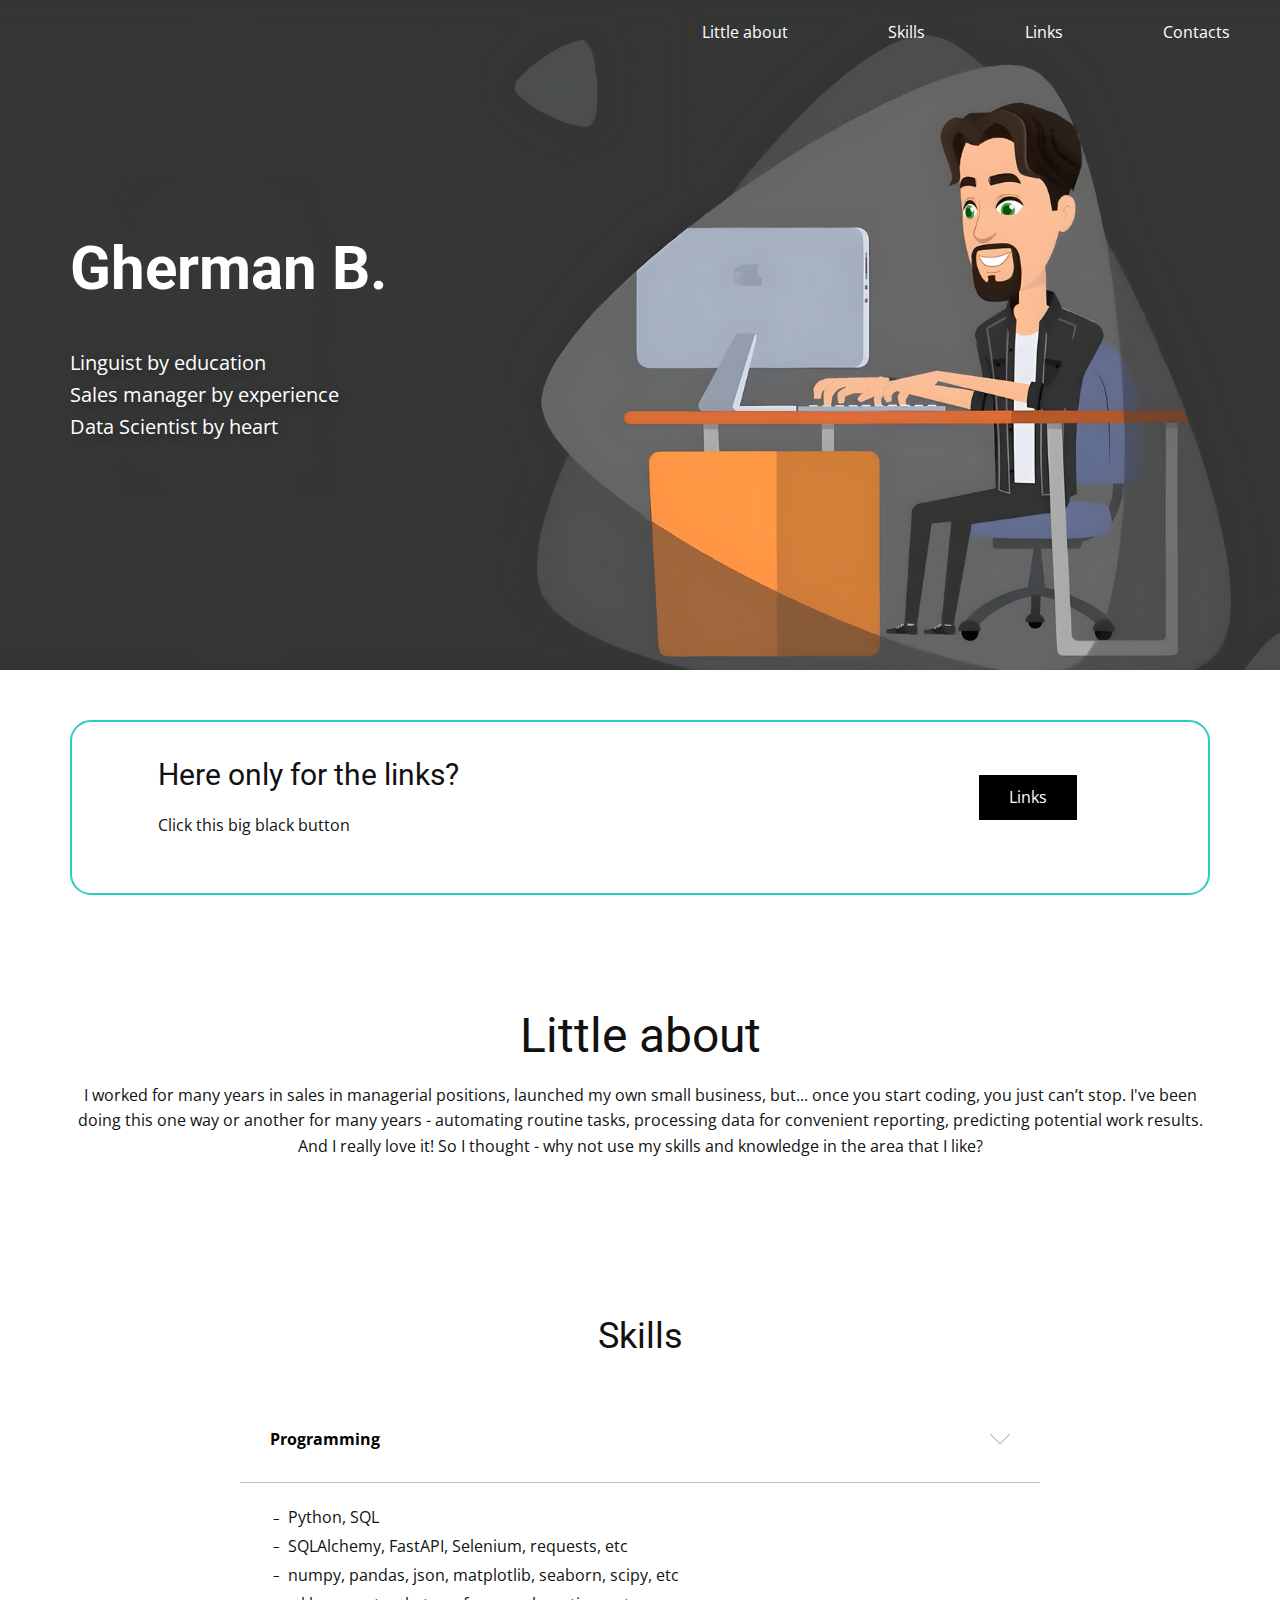
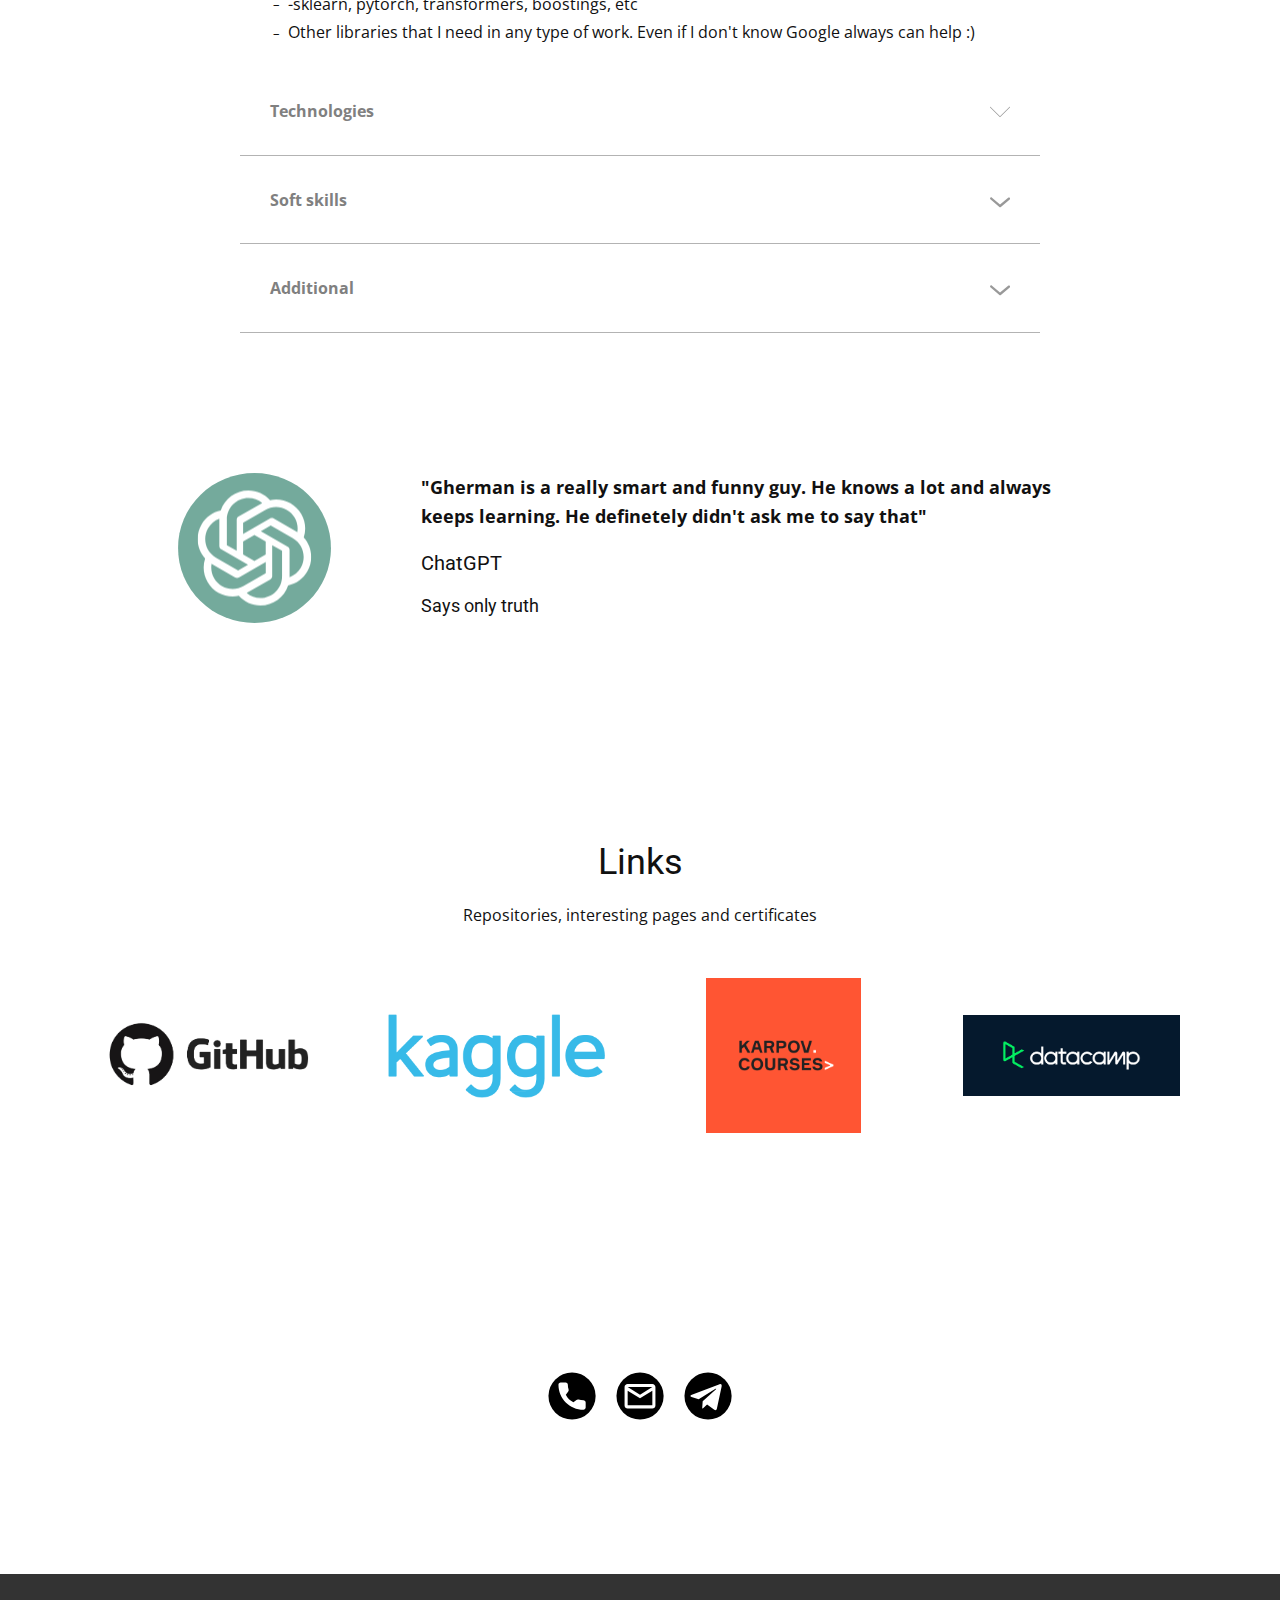
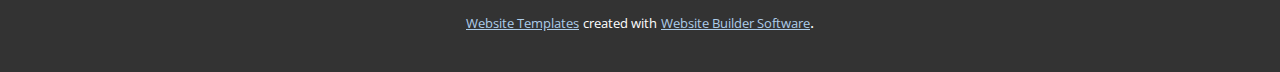
==== Gherman-B.html @ bd9e7c41 "Add files via upload" ====
<!DOCTYPE html>
<html style="font-size: 16px;" lang="ru"><head>
    <meta name="viewport" content="width=device-width, initial-scale=1.0">
    <meta charset="utf-8">
    <meta name="keywords" content="​Gherman Bozhko, Sample Headline, Skills, Links, Contacts">
    <meta name="description" content="">
    <title>Gherman B</title>
    <link rel="stylesheet" href="nicepage.css" media="screen">
<link rel="stylesheet" href="Gherman-B.css" media="screen">
    <script class="u-script" type="text/javascript" src="jquery.js" defer=""></script>
    <script class="u-script" type="text/javascript" src="nicepage.js" defer=""></script>
    <meta name="generator" content="Nicepage 5.6.9, nicepage.com">
    <link id="u-theme-google-font" rel="stylesheet" href="https://fonts.googleapis.com/css?family=Roboto:100,100i,300,300i,400,400i,500,500i,700,700i,900,900i|Open+Sans:300,300i,400,400i,500,500i,600,600i,700,700i,800,800i">
    
    
    
    
    
    
    
    
    <script type="application/ld+json">{
		"@context": "http://schema.org",
		"@type": "Organization",
		"name": ""
}</script>
    <meta name="theme-color" content="#478ac9">
    <meta property="og:title" content="Gherman B">
    <meta property="og:type" content="website">
  <meta data-intl-tel-input-cdn-path="intlTelInput/"></head>
  <body class="u-body u-overlap u-xl-mode" data-lang="ru"><header class="u-clearfix u-header u-valign-middle u-header" id="sec-0383"><nav class="u-menu u-menu-one-level u-offcanvas u-menu-1">
        <div class="menu-collapse">
          <a class="u-button-style u-custom-color u-custom-text-color u-nav-link" href="#">
            <svg class="u-svg-link" viewBox="0 0 24 24"><use xmlns:xlink="http://www.w3.org/1999/xlink" xlink:href="#svg-2e37"></use></svg>
            <svg class="u-svg-content" version="1.1" id="svg-2e37" viewBox="0 0 16 16" x="0px" y="0px" xmlns:xlink="http://www.w3.org/1999/xlink" xmlns="http://www.w3.org/2000/svg"><g><rect y="1" width="16" height="2"></rect><rect y="7" width="16" height="2"></rect><rect y="13" width="16" height="2"></rect>
</g></svg>
          </a>
        </div>
        <div class="u-custom-menu u-nav-container">
          <ul class="u-nav u-unstyled u-nav-1"><li class="u-nav-item"><a class="u-button-style u-nav-link u-text-white" href="Gherman-B.html#sec-bc5b" style="padding: 24px 50px;">Little about</a>
</li><li class="u-nav-item"><a class="u-button-style u-nav-link u-text-white" href="Gherman-B.html#sec-d1c3" style="padding: 24px 50px;">Skills</a>
</li><li class="u-nav-item"><a class="u-button-style u-nav-link u-text-white" href="Gherman-B.html#sec-1543" style="padding: 24px 50px;">Links</a>
</li><li class="u-nav-item"><a class="u-button-style u-nav-link u-text-white" href="Gherman-B.html#sec-2465" style="padding: 24px 50px;">Contacts</a>
</li></ul>
        </div>
        <div class="u-custom-menu u-nav-container-collapse">
          <div class="u-black u-container-style u-inner-container-layout u-opacity u-opacity-95 u-sidenav">
            <div class="u-inner-container-layout u-sidenav-overflow">
              <div class="u-menu-close"></div>
              <ul class="u-align-center u-nav u-popupmenu-items u-unstyled u-nav-2"><li class="u-nav-item"><a class="u-button-style u-nav-link" href="Gherman-B.html#sec-bc5b">Little about</a>
</li><li class="u-nav-item"><a class="u-button-style u-nav-link" href="Gherman-B.html#sec-d1c3">Skills</a>
</li><li class="u-nav-item"><a class="u-button-style u-nav-link" href="Gherman-B.html#sec-1543">Links</a>
</li><li class="u-nav-item"><a class="u-button-style u-nav-link" href="Gherman-B.html#sec-2465">Contacts</a>
</li></ul>
            </div>
          </div>
          <div class="u-black u-menu-overlay u-opacity u-opacity-70"></div>
        </div>
      </nav></header>
    <section class="u-align-center u-clearfix u-container-align-left-lg u-container-align-left-xl u-container-align-left-xxl u-image u-uploaded-video u-section-1" id="carousel_b195" data-image-width="3840" data-image-height="1832">
      <div class="u-clearfix u-sheet u-valign-middle-xxl u-sheet-1">
        <h1 class="u-align-left u-text u-text-body-alt-color u-text-1"><b> Gherman B.</b>
        </h1>
        <p class="u-align-left u-large-text u-text u-text-body-alt-color u-text-variant u-text-2"> Linguist by education<br>Sales manager by experience<br>Data Scientist by heart
        </p>
      </div>
      <style data-mode="XXL" data-visited="true">@media (max-width: 0px) {
  .u-block-a1af-31 {
    background-image: linear-gradient(0deg, rgba(0,0,0,0.1), rgba(0,0,0,0.1)), url("images/cvvcv-min.jpg");
    background-position: 50% 50%;
  }
  .u-section-1 .u-sheet-1 {
    min-height: 702px;
  }
  .u-section-1 .u-text-1 {
    margin-top: 60px;
    margin-right: 518px;
    margin-bottom: 0;
    margin-left: 0;
    font-weight: 700;
  }
  .u-section-1 .u-text-2 {
    text-shadow: 2px 2px 8px rgba(0,0,0,0.4);
    margin-top: 45px;
    margin-right: 678px;
    margin-bottom: 0;
    margin-left: 0;
  }
  .u-block-a1af-55 {
    font-size: 1.125rem;
    margin-top: 32px;
    margin-right: auto;
    margin-bottom: 0;
    margin-left: 0;
  }
  .u-block-a1af-56 {
    border-style: solid;
    padding-top: 0;
    padding-bottom: 0;
    padding-left: 0;
    padding-right: 0;
  }
   .u-section-1 {
    font-weight: 700;
    text-transform: uppercase;
    font-size: 1rem;
    letter-spacing: 3px;
    background-image: none;
    border-style: solid;
    align-self: center;
    margin-top: 45px;
    margin-right: auto;
    margin-bottom: 60px;
    margin-left: 0;
    padding-top: 17px;
    padding-right: 46px;
    padding-bottom: 17px;
    padding-left: 45px;
  }
  .u-block-a1af-60 {
    font-size: 1.2667em;
    vertical-align: 0px;
  }
}</style>
    </section>
    <section class="u-clearfix u-section-2" id="sec-2b95">
      <div class="u-clearfix u-sheet u-valign-middle-xs u-sheet-1">
        <div class="u-align-left u-border-2 u-border-palette-4-dark-1 u-expanded-width u-left-0 u-radius-21 u-shape u-shape-round u-shape-1"></div>
        <div class="u-clearfix u-expanded-width-xs u-layout-wrap u-layout-wrap-1">
          <div class="u-layout">
            <div class="u-layout-row">
              <div class="u-align-center-sm u-align-center-xs u-align-left-lg u-align-left-md u-align-left-xl u-container-style u-layout-cell u-left-cell u-size-43 u-layout-cell-1">
                <div class="u-container-layout u-valign-middle u-container-layout-1">
                  <h3 class="u-text u-text-default u-text-1">Here only for the links?</h3>
                  <p class="u-text u-text-2">Click this big black button</p>
                </div>
              </div>
              <div class="u-align-left u-container-style u-layout-cell u-right-cell u-size-17 u-layout-cell-2">
                <div class="u-container-layout u-valign-middle u-container-layout-2">
                  <a href="Gherman-B.html#sec-1543" class="u-black u-btn u-button-style u-btn-1">Links<br>
                  </a>
                </div>
              </div>
            </div>
          </div>
        </div>
      </div>
    </section>
    <section class="u-align-left u-clearfix u-section-3" id="sec-bc5b">
      <div class="u-clearfix u-sheet u-valign-middle-xs u-sheet-1">
        <div class="fr-view u-clearfix u-rich-text u-text u-text-1">
          <h1 style="text-align: center;">Little about</h1>
          <p style="text-align: center;">I worked for many years in sales in managerial positions, launched my own small business, but... once you start coding, you just can’t stop. I've been doing this one way or another for many years - automating routine tasks, processing data for convenient reporting, predicting potential work results. And I really love it! So I thought - why not use my skills and knowledge in the area that I like?</p>
        </div>
      </div>
    </section>
    <section class="u-align-center u-clearfix u-white u-section-4" id="sec-d1c3">
      <div class="u-clearfix u-sheet u-valign-middle-xs u-valign-top-lg u-valign-top-md u-valign-top-sm u-valign-top-xl u-sheet-1">
        <h2 class="u-text u-text-default u-text-1">Skills<br>
        </h2>
        <div class="u-accordion u-spacing-2 u-accordion-1">
          <div class="u-accordion-item">
            <a class="active u-accordion-link u-border-1 u-border-active-grey-25 u-border-grey-30 u-border-hover-grey-30 u-border-no-left u-border-no-right u-border-no-top u-button-style u-text-active-black u-text-grey-50 u-text-hover-black u-accordion-link-1" id="link-accordion-7c0e" aria-controls="accordion-7c0e" aria-selected="true">
              <span class="u-accordion-link-text">Programming</span><span class="u-accordion-link-icon u-icon u-text-grey-40 u-icon-1"><svg class="u-svg-link" preserveAspectRatio="xMidYMin slice" viewBox="0 0 512 512" style=""><use xmlns:xlink="http://www.w3.org/1999/xlink" xlink:href="#svg-efea"></use></svg><svg xmlns="http://www.w3.org/2000/svg" xmlns:xlink="http://www.w3.org/1999/xlink" version="1.1" xml:space="preserve" class="u-svg-content" viewBox="0 0 512 512" x="0px" y="0px" id="svg-efea" style="enable-background:new 0 0 512 512;"><g><g><path d="M509.121,125.966c-3.838-3.838-10.055-3.838-13.893,0L256.005,365.194L16.771,125.966c-3.838-3.838-10.055-3.838-13.893,0    c-3.838,3.838-3.838,10.055,0,13.893l246.18,246.175c1.842,1.842,4.337,2.878,6.947,2.878c2.61,0,5.104-1.036,6.946-2.878    l246.17-246.175C512.959,136.021,512.959,129.804,509.121,125.966z"></path>
</g>
</g></svg></span>
            </a>
            <div class="u-accordion-active u-accordion-pane u-align-left u-container-style u-accordion-pane-1" id="accordion-7c0e" aria-labelledby="link-accordion-7c0e">
              <div class="u-container-layout u-valign-top u-container-layout-1">
                <ul class="u-custom-list u-text u-text-2">
                  <li>
                    <div class="u-list-icon">
                      <div xmlns="http://www.w3.org/2000/svg" xmlns:xlink="http://www.w3.org/1999/xlink" version="1.1" xml:space="preserve" class="u-svg-content">–</div>
                    </div>Python, SQL
                  </li>
                  <li>
                    <div class="u-list-icon">
                      <div xmlns="http://www.w3.org/2000/svg" xmlns:xlink="http://www.w3.org/1999/xlink" version="1.1" xml:space="preserve" class="u-svg-content">–</div>
                    </div>SQLAlchemy, FastAPI, Selenium, requests, etc
                  </li>
                  <li>
                    <div class="u-list-icon">
                      <div xmlns="http://www.w3.org/2000/svg" xmlns:xlink="http://www.w3.org/1999/xlink" version="1.1" xml:space="preserve" class="u-svg-content">–</div>
                    </div>numpy, pandas, json, matplotlib, seaborn, scipy, etc
                  </li>
                  <li>
                    <div class="u-list-icon">
                      <div xmlns="http://www.w3.org/2000/svg" xmlns:xlink="http://www.w3.org/1999/xlink" version="1.1" xml:space="preserve" class="u-svg-content">–</div>
                    </div>-sklearn, pytorch, transformers, boostings, etc
                  </li>
                  <li>
                    <div class="u-list-icon">
                      <div xmlns="http://www.w3.org/2000/svg" xmlns:xlink="http://www.w3.org/1999/xlink" version="1.1" xml:space="preserve" class="u-svg-content">–</div>
                    </div>Other libraries that I need in any type of work. Even if I don't know Google always can help :)
                  </li>
                </ul>
              </div>
            </div>
          </div>
          <div class="u-accordion-item">
            <a class="u-accordion-link u-border-1 u-border-active-grey-25 u-border-grey-30 u-border-hover-grey-30 u-border-no-left u-border-no-right u-border-no-top u-button-style u-text-active-black u-text-grey-50 u-text-hover-black u-accordion-link-2" id="link-accordion-05cb" aria-controls="accordion-05cb" aria-selected="false">
              <span class="u-accordion-link-text">Technologies<br>
              </span><span class="u-accordion-link-icon u-icon u-text-grey-40 u-icon-2"><svg class="u-svg-link" preserveAspectRatio="xMidYMin slice" viewBox="0 0 512 512" style=""><use xmlns:xlink="http://www.w3.org/1999/xlink" xlink:href="#svg-6ce4"></use></svg><svg xmlns="http://www.w3.org/2000/svg" xmlns:xlink="http://www.w3.org/1999/xlink" version="1.1" xml:space="preserve" class="u-svg-content" viewBox="0 0 512 512" x="0px" y="0px" id="svg-6ce4" style="enable-background:new 0 0 512 512;"><g><g><path d="M509.121,125.966c-3.838-3.838-10.055-3.838-13.893,0L256.005,365.194L16.771,125.966c-3.838-3.838-10.055-3.838-13.893,0    c-3.838,3.838-3.838,10.055,0,13.893l246.18,246.175c1.842,1.842,4.337,2.878,6.947,2.878c2.61,0,5.104-1.036,6.946-2.878    l246.17-246.175C512.959,136.021,512.959,129.804,509.121,125.966z"></path>
</g>
</g></svg></span>
            </a>
            <div class="u-accordion-pane u-align-left u-container-style u-accordion-pane-2" id="accordion-05cb" aria-labelledby="link-accordion-05cb">
              <div class="u-container-layout u-container-layout-2">
                <ul class="u-custom-list u-text u-text-3">
                  <li>
                    <div class="u-list-icon">
                      <div xmlns="http://www.w3.org/2000/svg" xmlns:xlink="http://www.w3.org/1999/xlink" version="1.1" xml:space="preserve" class="u-svg-content">–</div>
                    </div>Linux
                  </li>
                  <li>
                    <div class="u-list-icon">
                      <div xmlns="http://www.w3.org/2000/svg" xmlns:xlink="http://www.w3.org/1999/xlink" version="1.1" xml:space="preserve" class="u-svg-content">–</div>
                    </div>Docker
                  </li>
                  <li>
                    <div class="u-list-icon">
                      <div xmlns="http://www.w3.org/2000/svg" xmlns:xlink="http://www.w3.org/1999/xlink" version="1.1" xml:space="preserve" class="u-svg-content">–</div>
                    </div>Git
                  </li>
                  <li>
                    <div class="u-list-icon">
                      <div xmlns="http://www.w3.org/2000/svg" xmlns:xlink="http://www.w3.org/1999/xlink" version="1.1" xml:space="preserve" class="u-svg-content">–</div>
                    </div>Pyspark
                  </li>
                  <li>
                    <div class="u-list-icon">
                      <div xmlns="http://www.w3.org/2000/svg" xmlns:xlink="http://www.w3.org/1999/xlink" version="1.1" xml:space="preserve" class="u-svg-content">–</div>
                    </div>Clickhouse, PostgreSQL
                  </li>
                </ul>
              </div>
            </div>
          </div>
          <div class="u-accordion-item">
            <a class="u-accordion-link u-border-1 u-border-active-grey-25 u-border-grey-30 u-border-hover-grey-30 u-border-no-left u-border-no-right u-border-no-top u-button-style u-text-active-black u-text-grey-50 u-text-hover-black u-accordion-link-3" id="link-bc52" aria-controls="bc52" aria-selected="false">
              <span class="u-accordion-link-text">Soft skills</span><span class="u-accordion-link-icon u-icon u-text-grey-40 u-icon-3"><svg class="u-svg-link" preserveAspectRatio="xMidYMin slice" viewBox="0 0 16 16" style=""><use xmlns:xlink="http://www.w3.org/1999/xlink" xlink:href="#svg-3b25"></use></svg><svg class="u-svg-content" viewBox="0 0 16 16" x="0px" y="0px" id="svg-3b25"><path d="M8,10.7L1.6,5.3c-0.4-0.4-1-0.4-1.3,0c-0.4,0.4-0.4,0.9,0,1.3l7.2,6.1c0.1,0.1,0.4,0.2,0.6,0.2s0.4-0.1,0.6-0.2l7.1-6
	c0.4-0.4,0.4-0.9,0-1.3c-0.4-0.4-1-0.4-1.3,0L8,10.7z"></path></svg></span>
            </a>
            <div class="u-accordion-pane u-align-left u-container-style u-accordion-pane-3" id="bc52" aria-labelledby="link-bc52">
              <div class="u-container-layout u-container-layout-3">
                <ul class="u-custom-list u-text u-text-default u-text-4">
                  <li>
                    <div class="u-list-icon">
                      <div>●</div>
                    </div>
                  </li>
                  <li>Time management</li>
                  <li>
                    <div class="u-list-icon">
                      <div>●</div>
                    </div>Problem-solving
                  </li>
                  <li>
                    <div class="u-list-icon">
                      <div>●</div>
                    </div>Leadership
                  </li>
                  <li>
                    <div class="u-list-icon">
                      <div>●</div>
                    </div>Empathy
                  </li>
                </ul>
              </div>
            </div>
          </div>
          <div class="u-accordion-item">
            <a class="u-accordion-link u-border-1 u-border-active-grey-25 u-border-grey-30 u-border-hover-grey-30 u-border-no-left u-border-no-right u-border-no-top u-button-style u-text-active-black u-text-grey-50 u-text-hover-black u-accordion-link-4" id="link-038f" aria-controls="038f" aria-selected="false">
              <span class="u-accordion-link-text">Additional</span><span class="u-accordion-link-icon u-icon u-text-grey-40 u-icon-4"><svg class="u-svg-link" preserveAspectRatio="xMidYMin slice" viewBox="0 0 16 16" style=""><use xmlns:xlink="http://www.w3.org/1999/xlink" xlink:href="#svg-9048"></use></svg><svg class="u-svg-content" viewBox="0 0 16 16" x="0px" y="0px" id="svg-9048"><path d="M8,10.7L1.6,5.3c-0.4-0.4-1-0.4-1.3,0c-0.4,0.4-0.4,0.9,0,1.3l7.2,6.1c0.1,0.1,0.4,0.2,0.6,0.2s0.4-0.1,0.6-0.2l7.1-6
	c0.4-0.4,0.4-0.9,0-1.3c-0.4-0.4-1-0.4-1.3,0L8,10.7z"></path></svg></span>
            </a>
            <div class="u-accordion-pane u-align-left u-container-style u-accordion-pane-4" id="038f" aria-labelledby="link-038f">
              <div class="u-container-layout u-container-layout-4">
                <ul class="u-text u-text-default u-text-5">
                  <li>Languages: Russian, English, Spanish</li>
                  <li>Business KPI understanding</li>
                  <li>Creativity</li>
                  <li>Memes making :)</li>
                </ul>
              </div>
            </div>
          </div>
        </div>
      </div>
    </section>
    <section class="u-clearfix u-section-5" id="sec-777d">
      <div class="u-clearfix u-sheet u-valign-middle-xs u-sheet-1">
        <div class="u-clearfix u-expanded-width-md u-expanded-width-sm u-expanded-width-xs u-gutter-0 u-layout-wrap u-layout-wrap-1">
          <div class="u-layout">
            <div class="u-layout-row">
              <div class="u-align-center-sm u-align-center-xs u-align-left-lg u-align-left-md u-align-left-xl u-container-style u-layout-cell u-left-cell u-size-13 u-layout-cell-1">
                <div class="u-container-layout u-valign-middle-sm u-valign-middle-xs u-valign-top-lg u-valign-top-xl u-container-layout-1">
                  <div alt="" class="u-align-left u-expanded-width-lg u-expanded-width-md u-expanded-width-xl u-image u-image-circle u-image-1" src="" data-image-width="2406" data-image-height="2406"></div>
                </div>
              </div>
              <div class="u-align-center-sm u-align-center-xs u-align-left-lg u-align-left-md u-align-left-xl u-container-style u-layout-cell u-right-cell u-size-47 u-layout-cell-2">
                <div class="u-container-layout u-valign-top u-container-layout-2">
                  <p class="u-text u-text-1">"Gherman is a really smart and funny guy. He knows a lot and always keeps learning. He definetely didn't ask me to say that" </p>
                  <h5 class="u-text u-text-2">ChatGPT</h5>
                  <h6 class="u-text u-text-3">Says only truth</h6>
                </div>
              </div>
            </div>
          </div>
        </div>
      </div>
    </section>
    <section class="u-align-center u-clearfix u-section-6" id="sec-1543">
      <div class="u-clearfix u-sheet u-valign-middle-xs u-sheet-1">
        <h2 class="u-text u-text-default u-text-1">Links</h2>
        <p class="u-text u-text-2">Repositories, interesting pages and certificates</p>
        <div class="u-expanded-width u-list u-list-1">
          <div class="u-repeater u-repeater-1">
            <div class="u-container-style u-list-item u-repeater-item" data-href="https://github.com/GhermanB/" data-target="_blank">
              <div class="u-container-layout u-similar-container u-container-layout-1">
                <img alt="" class="u-expanded-width u-image u-image-contain u-image-default u-image-1" data-image-width="1150" data-image-height="465" src="images/pngimg.com-github_PNG15.png">
              </div>
            </div>
            <div class="u-container-style u-list-item u-repeater-item" data-href="https://www.kaggle.com/ghermanb" data-target="_blank">
              <div class="u-container-layout u-similar-container u-container-layout-2">
                <img alt="" class="u-expanded-width u-image u-image-contain u-image-default u-image-2" data-image-width="668" data-image-height="258" src="images/Kaggle_logo.png">
              </div>
            </div>
            <div class="u-container-style u-list-item u-repeater-item" data-href="https://lab.karpov.courses/live_certificate/5e256c0e-0bf7-46e7-8989-8a14fe98bd69/" data-target="_blank">
              <div class="u-container-layout u-similar-container u-container-layout-3">
                <img alt="" class="u-expanded-width u-image u-image-contain u-image-default u-image-3" data-image-width="1680" data-image-height="1680" src="images/logo_DS.png">
              </div>
            </div>
            <div class="u-container-style u-list-item u-repeater-item" data-href="https://www.datacamp.com/profile/ghermanb" data-target="_blank">
              <div class="u-container-layout u-similar-container u-container-layout-4">
                <img alt="" class="u-expanded-width u-image u-image-contain u-image-default u-image-4" data-image-width="1200" data-image-height="450" src="images/DC_New_mugdv8.webp">
              </div>
            </div>
          </div>
        </div>
      </div>
    </section>
    <section class="u-clearfix u-section-7" id="sec-2465">
      <div class="u-clearfix u-sheet u-valign-middle u-sheet-1">
        <div class="u-clearfix u-expanded-width u-layout-wrap u-layout-wrap-1">
          <div class="u-gutter-0 u-layout">
            <div class="u-layout-row">
              <div class="u-align-left-sm u-align-left-xs u-align-right-lg u-align-right-md u-align-right-xl u-container-align-center-xs u-container-style u-layout-cell u-right-cell u-size-60 u-layout-cell-1">
                <div class="u-container-layout u-valign-middle u-container-layout-1">
                  <div class="u-social-icons u-spacing-20 u-social-icons-1">
                    <a class="u-social-url" target="_blank" data-type="Phone" title="Phone" href="tel:+79962300711"><span class="u-icon u-social-icon u-social-phone u-text-black u-icon-1"><svg class="u-svg-link" preserveAspectRatio="xMidYMin slice" viewBox="0 0 112 112" style=""><use xmlns:xlink="http://www.w3.org/1999/xlink" xlink:href="#svg-79ac"></use></svg><svg class="u-svg-content" viewBox="0 0 112 112" x="0" y="0" id="svg-79ac"><circle fill="currentColor" cx="56.1" cy="56.1" r="55"></circle><path fill="#FFFFFF" d="M82.7,66c-3.9,0-7.7-0.6-11.3-1.8c-1.8-0.6-4,0-5,1.1l-7.1,5.4c-8.3-4.4-13.4-9.5-17.7-17.7l5.2-7
	c1.4-1.4,1.8-3.3,1.3-5.2c-1.2-3.6-1.8-7.5-1.8-11.3c0-2.8-2.3-5.1-5.1-5.1H29.5c-2.8,0-5.1,2.3-5.1,5.1c0,32.2,26.2,58.4,58.4,58.4
	c2.8,0,5.1-2.3,5.1-5.1V71.1C87.8,68.3,85.6,66,82.7,66z"></path></svg></span>
                    </a>
                    <a class="u-social-url" target="_blank" data-type="Email" title="Email" href="mailto:bozhko.gherman@gmail.com"><span class="u-icon u-social-email u-social-icon u-text-black u-icon-2"><svg class="u-svg-link" preserveAspectRatio="xMidYMin slice" viewBox="0 0 112 112" style=""><use xmlns:xlink="http://www.w3.org/1999/xlink" xlink:href="#svg-de93"></use></svg><svg class="u-svg-content" viewBox="0 0 112 112" x="0" y="0" id="svg-de93"><circle fill="currentColor" cx="56.1" cy="56.1" r="55"></circle><path id="path3864" fill="#FFFFFF" d="M27.2,28h57.6c4,0,7.2,3.2,7.2,7.2l0,0v42.7c0,3.9-3.2,7.2-7.2,7.2l0,0H27.2
	c-4,0-7.2-3.2-7.2-7.2V35.2C20,31.1,23.2,28,27.2,28 M56,52.9l28.8-17.8H27.2L56,52.9 M27.2,77.7h57.6V43.5L56,61.3L27.2,43.5V77.7z
	"></path></svg></span>
                    </a>
                    <a class="u-social-url" target="_blank" data-type="Telegram" title="Telegram" href="https://t.me/ghermanb"><span class="u-icon u-social-icon u-social-telegram u-text-black u-icon-3"><svg class="u-svg-link" preserveAspectRatio="xMidYMin slice" viewBox="0 0 112 112" style=""><use xmlns:xlink="http://www.w3.org/1999/xlink" xlink:href="#svg-7a63"></use></svg><svg class="u-svg-content" viewBox="0 0 112 112" x="0" y="0" id="svg-7a63"><circle fill="currentColor" cx="56.1" cy="56.1" r="55"></circle><path fill="#FFFFFF" d="M18.4,53.2l64.7-24.9c3-1.1,5.6,0.7,4.7,5.3l0,0l-11,51.8c-0.8,3.7-3,4.6-6.1,2.8L53.9,75.8l-8.1,7.8
	c-0.9,0.9-1.7,1.6-3.4,1.6l1.2-17l31.1-28c1.4-1.2-0.3-1.9-2.1-0.7L34.2,63.7l-16.6-5.2C14,57.4,14,54.9,18.4,53.2L18.4,53.2z"></path></svg></span>
                    </a>
                  </div>
                </div>
              </div>
            </div>
          </div>
        </div>
      </div>
    </section>
    
    
    
    <section class="u-backlink u-clearfix u-grey-80">
      <a class="u-link" href="https://nicepage.com/website-templates" target="_blank">
        <span>Website Templates</span>
      </a>
      <p class="u-text">
        <span>created with</span>
      </p>
      <a class="u-link" href="" target="_blank">
        <span>Website Builder Software</span>
      </a>. 
    </section>
  
</body></html>
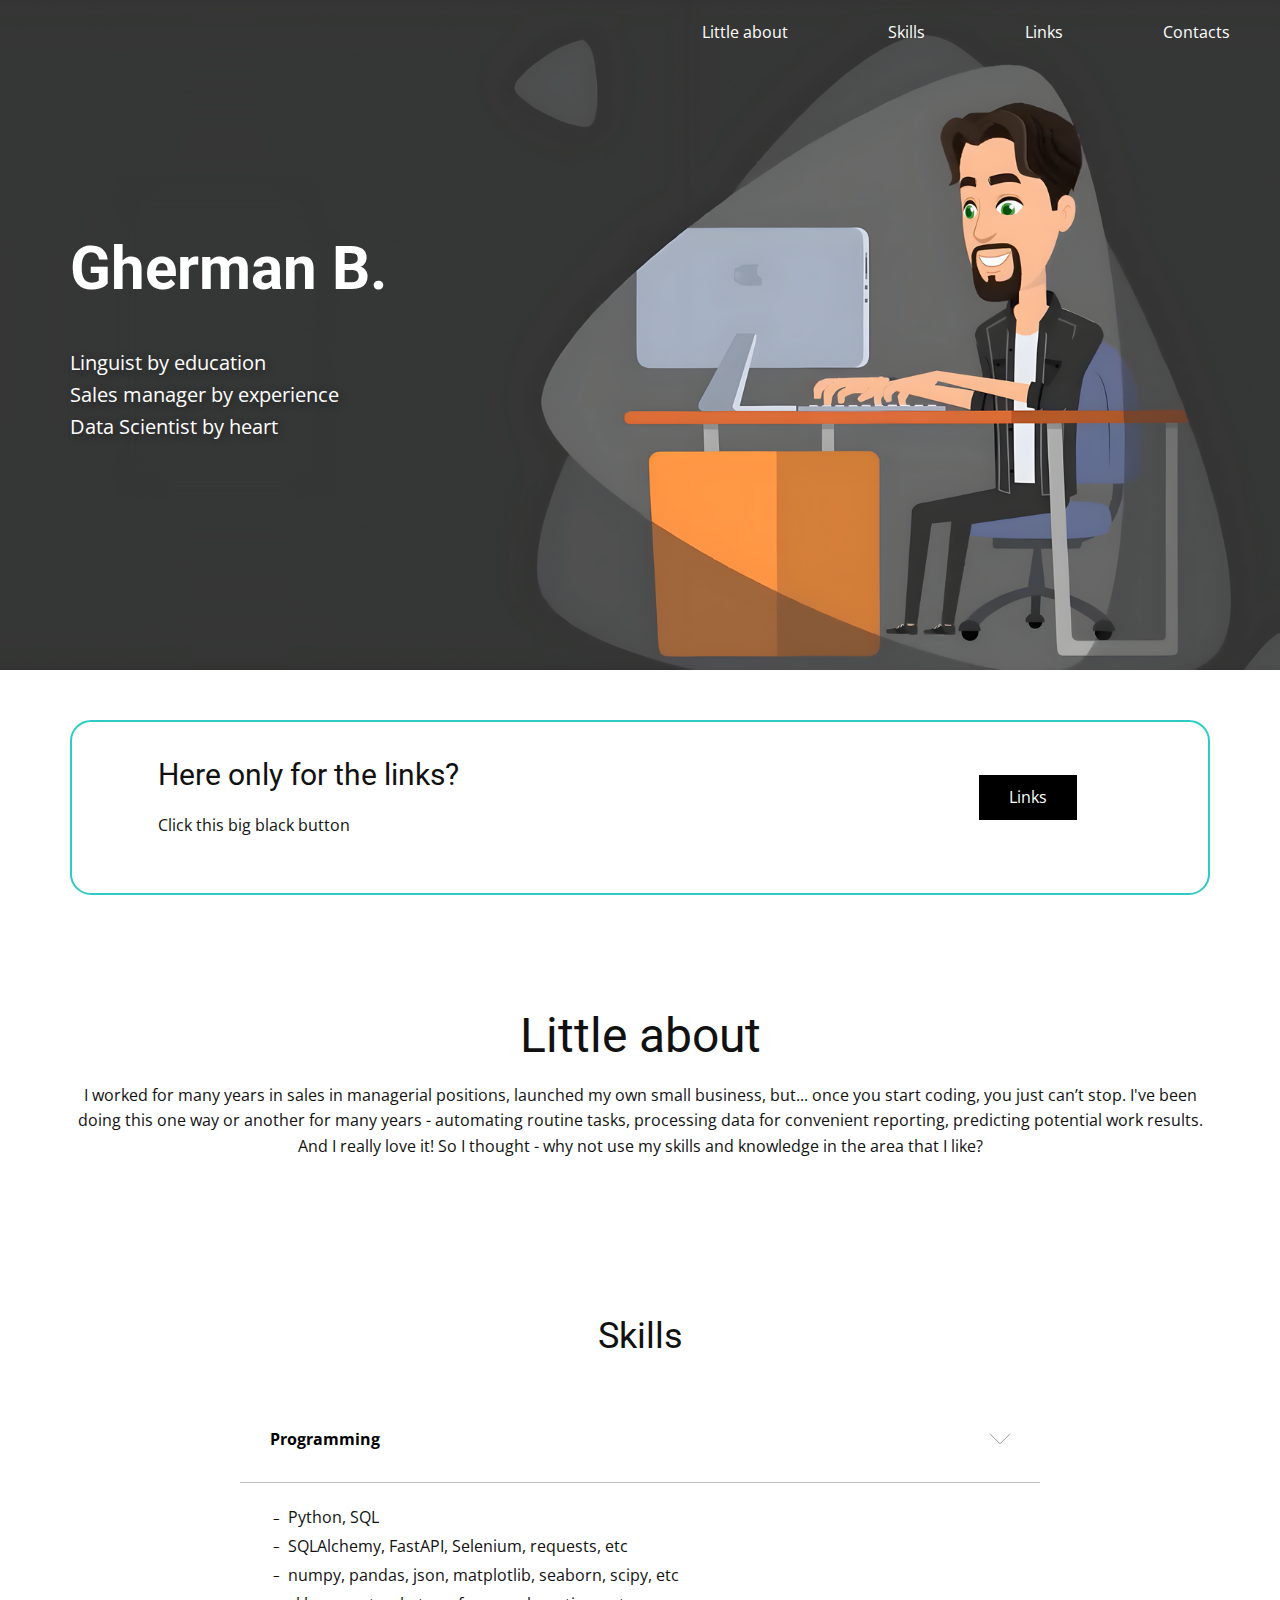
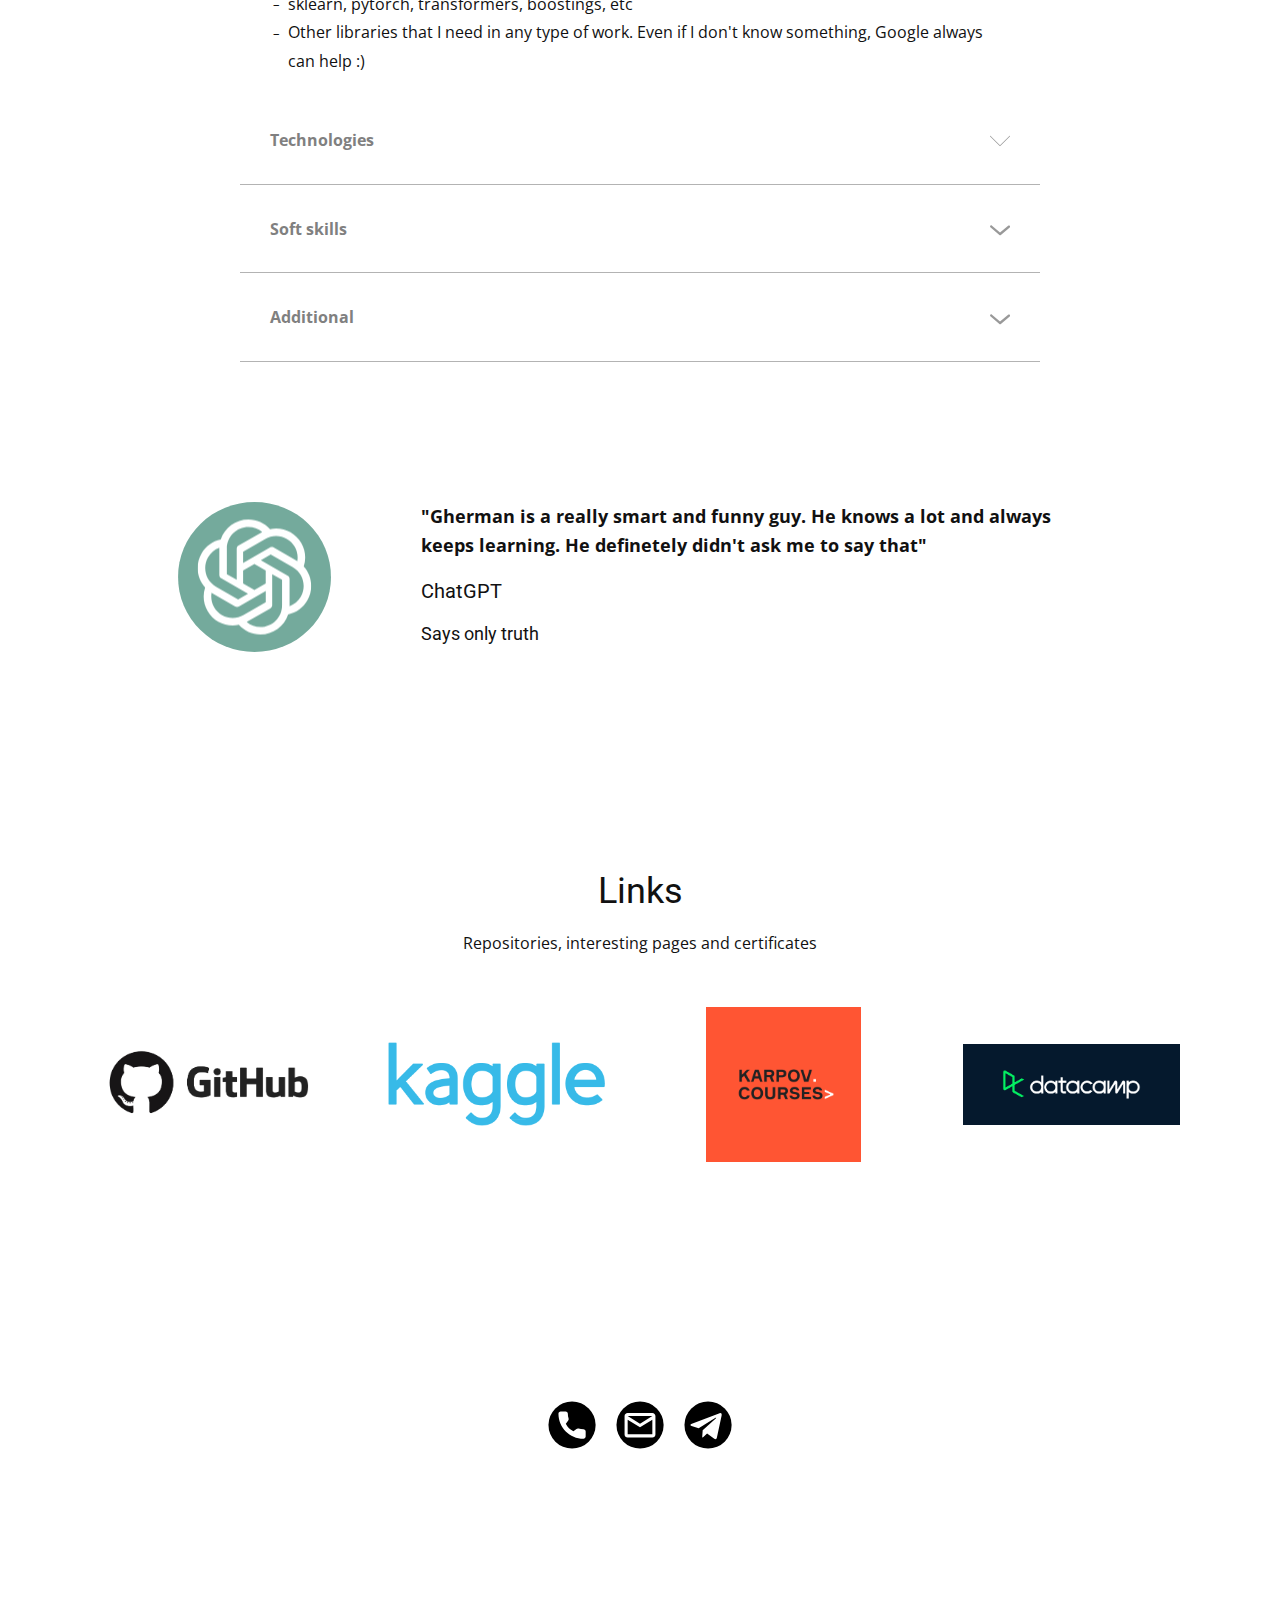
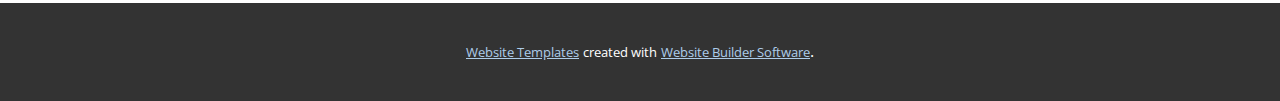
==== commit fac2238a: "Update Gherman-B.html" ====
--- a/Gherman-B.html
+++ b/Gherman-B.html
@@ -186,12 +186,12 @@
                   <li>
                     <div class="u-list-icon">
                       <div xmlns="http://www.w3.org/2000/svg" xmlns:xlink="http://www.w3.org/1999/xlink" version="1.1" xml:space="preserve" class="u-svg-content">–</div>
-                    </div>-sklearn, pytorch, transformers, boostings, etc
-                  </li>
-                  <li>
-                    <div class="u-list-icon">
-                      <div xmlns="http://www.w3.org/2000/svg" xmlns:xlink="http://www.w3.org/1999/xlink" version="1.1" xml:space="preserve" class="u-svg-content">–</div>
-                    </div>Other libraries that I need in any type of work. Even if I don't know Google always can help :)
+                    </div>sklearn, pytorch, transformers, boostings, etc
+                  </li>
+                  <li>
+                    <div class="u-list-icon">
+                      <div xmlns="http://www.w3.org/2000/svg" xmlns:xlink="http://www.w3.org/1999/xlink" version="1.1" xml:space="preserve" class="u-svg-content">–</div>
+                    </div>Other libraries that I need in any type of work. Even if I don't know something, Google always can help :)
                   </li>
                 </ul>
               </div>
@@ -382,4 +382,4 @@
       </a>. 
     </section>
   
-</body></html>+</body></html>
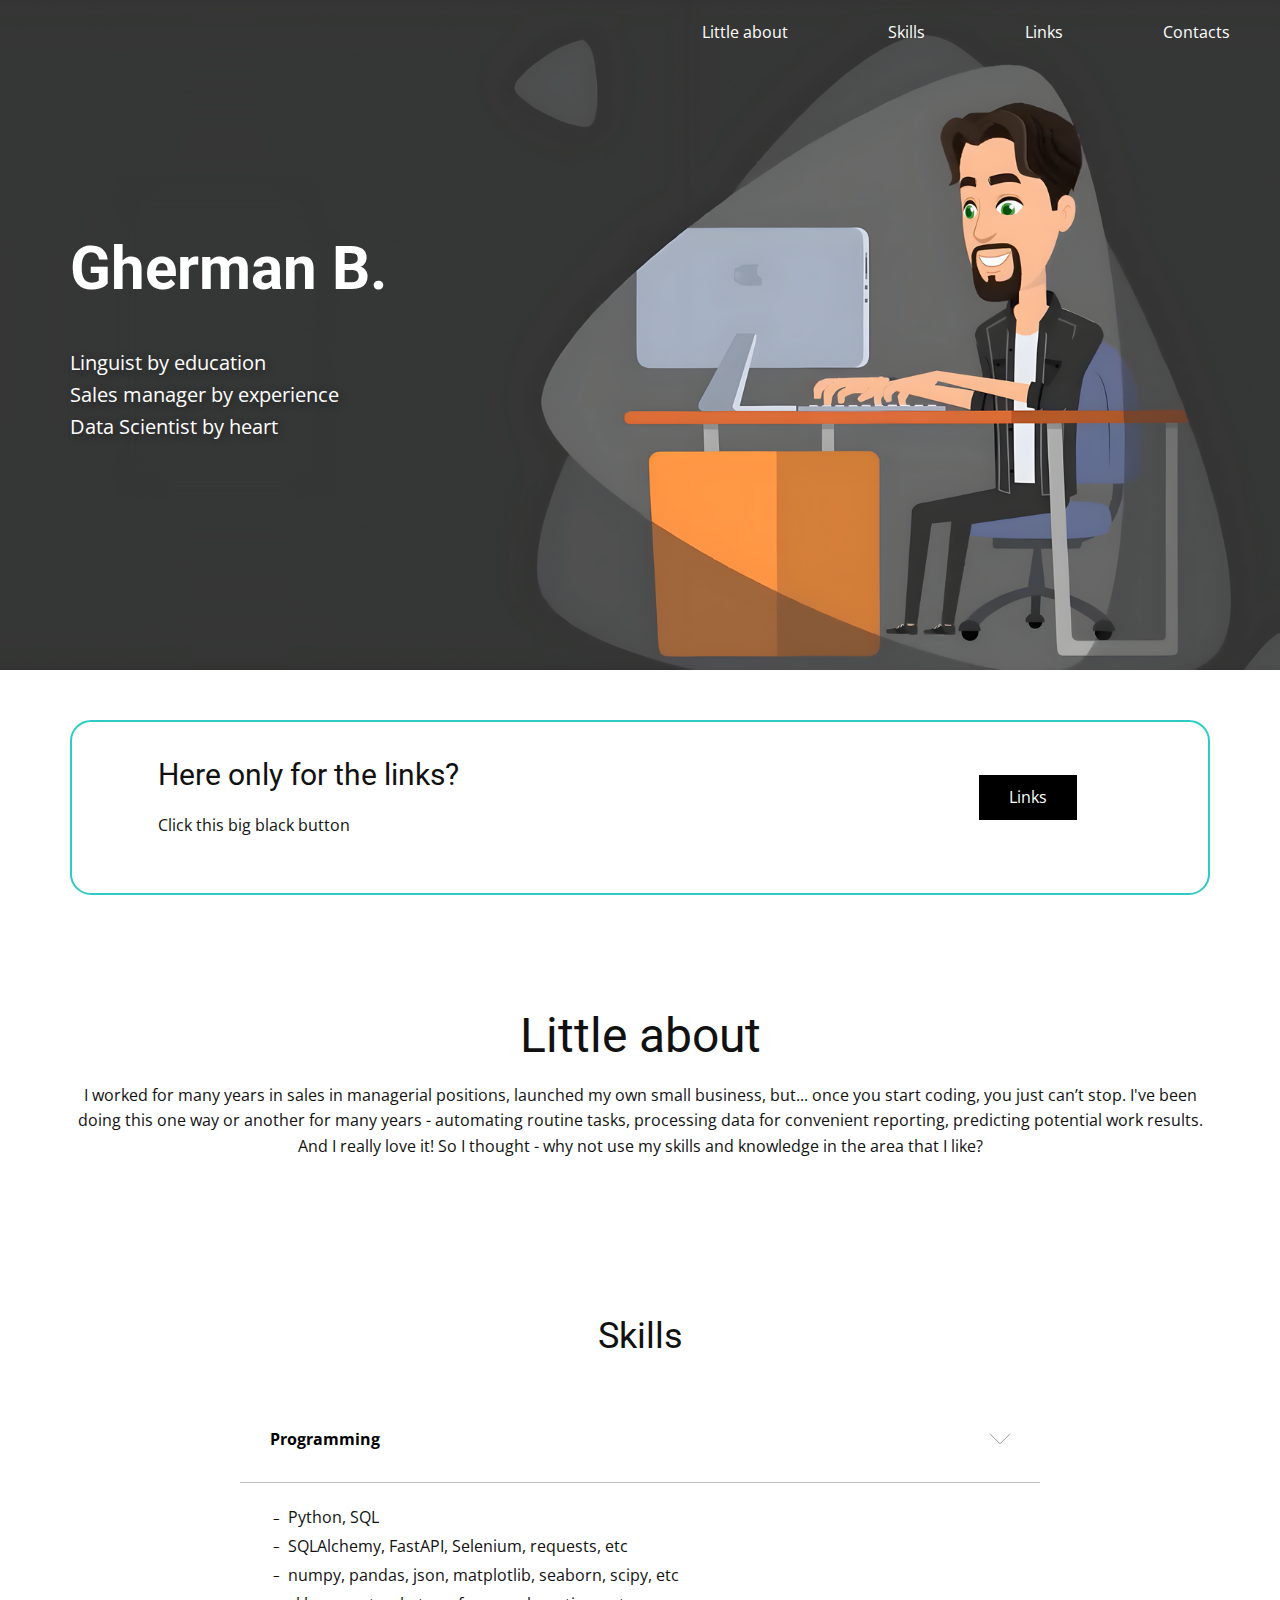
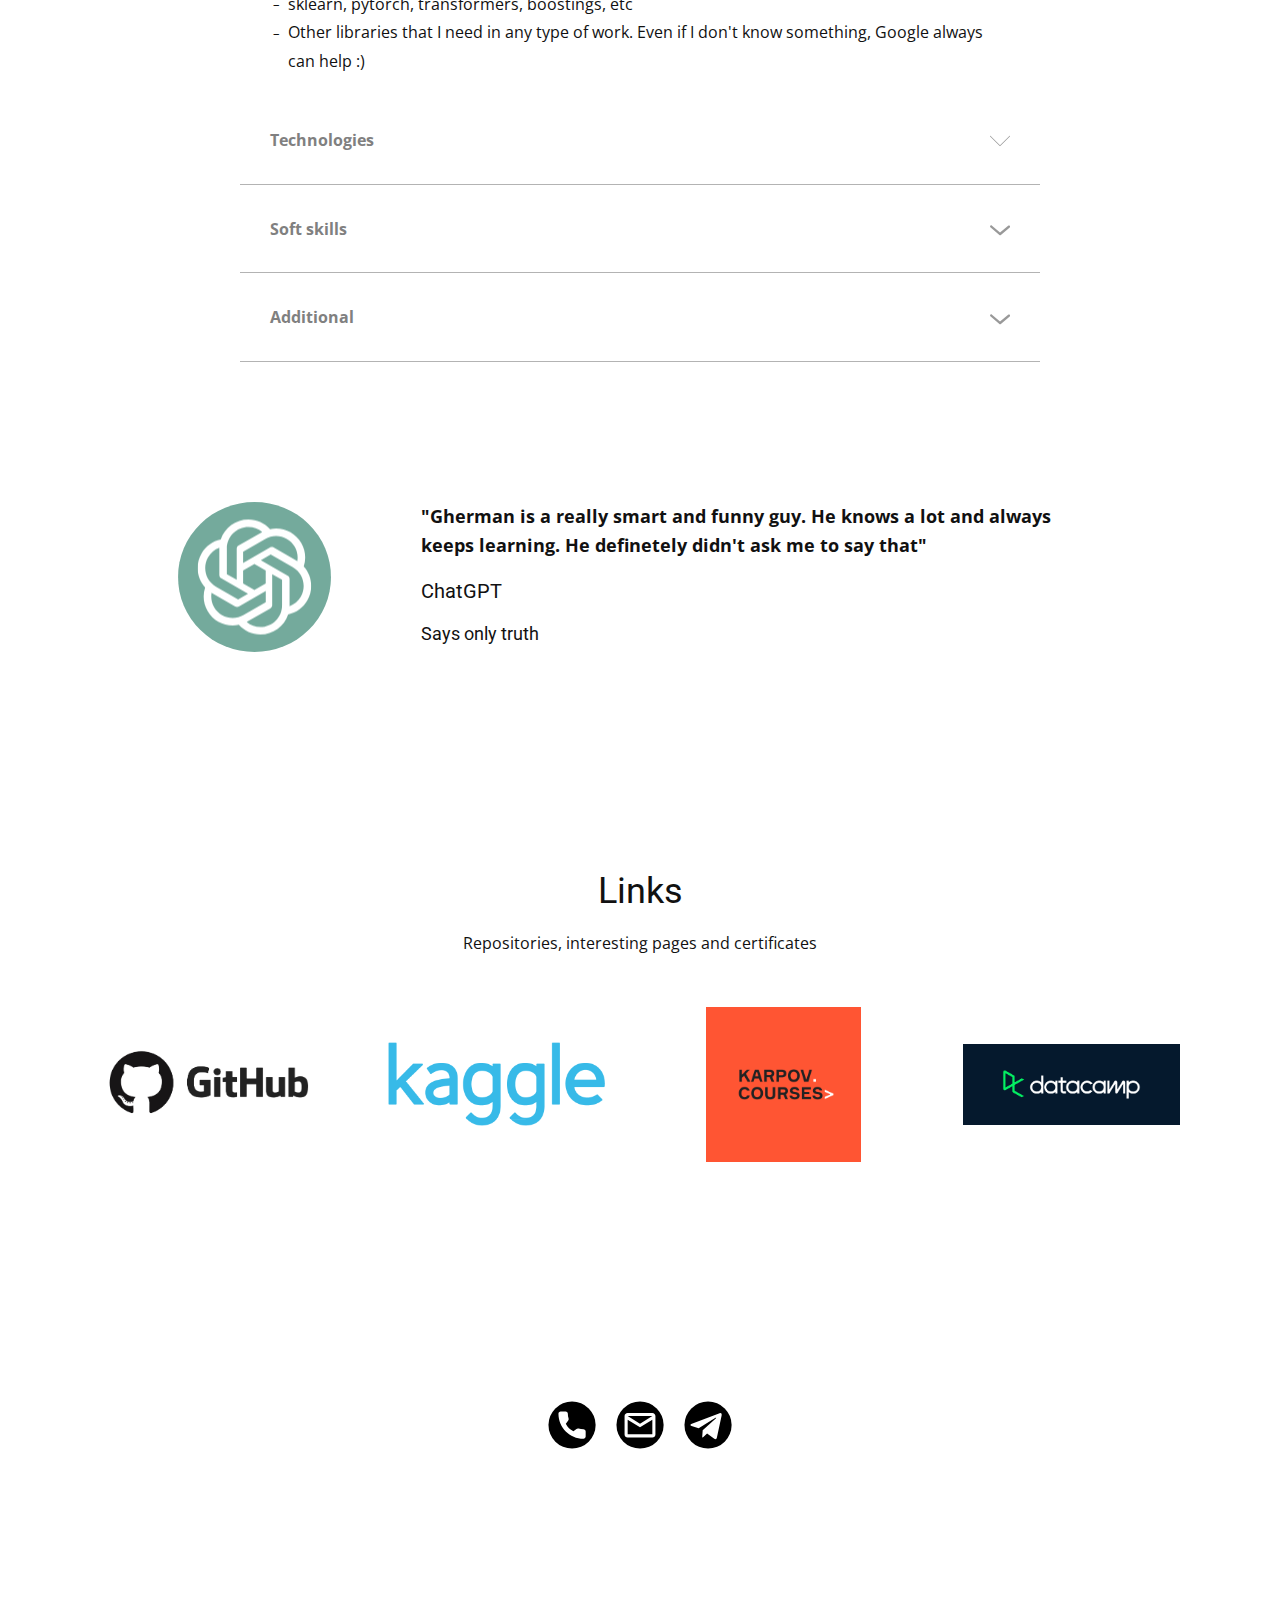
==== commit bf1c0ae7: "Update Gherman-B.html" ====
--- a/Gherman-B.html
+++ b/Gherman-B.html
@@ -369,17 +369,5 @@
     </section>
     
     
-    
-    <section class="u-backlink u-clearfix u-grey-80">
-      <a class="u-link" href="https://nicepage.com/website-templates" target="_blank">
-        <span>Website Templates</span>
-      </a>
-      <p class="u-text">
-        <span>created with</span>
-      </p>
-      <a class="u-link" href="" target="_blank">
-        <span>Website Builder Software</span>
-      </a>. 
-    </section>
   
 </body></html>
